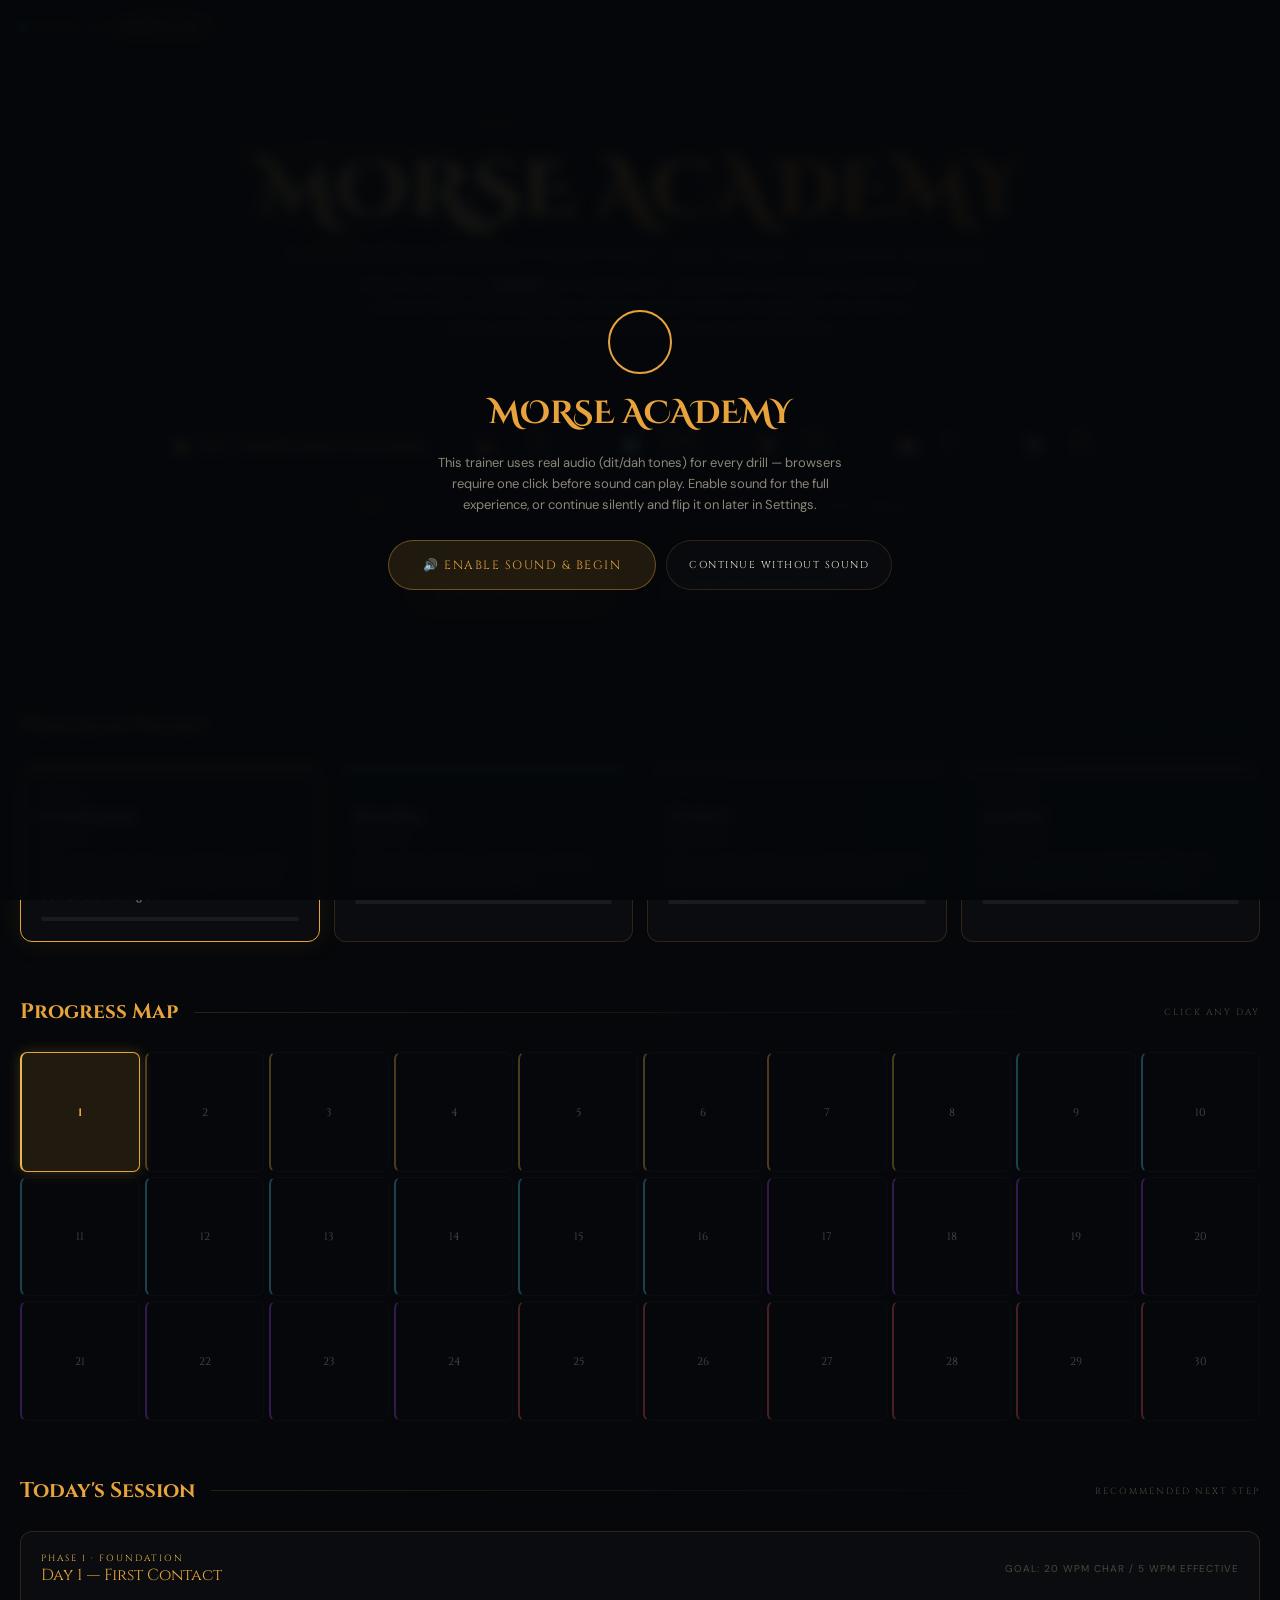
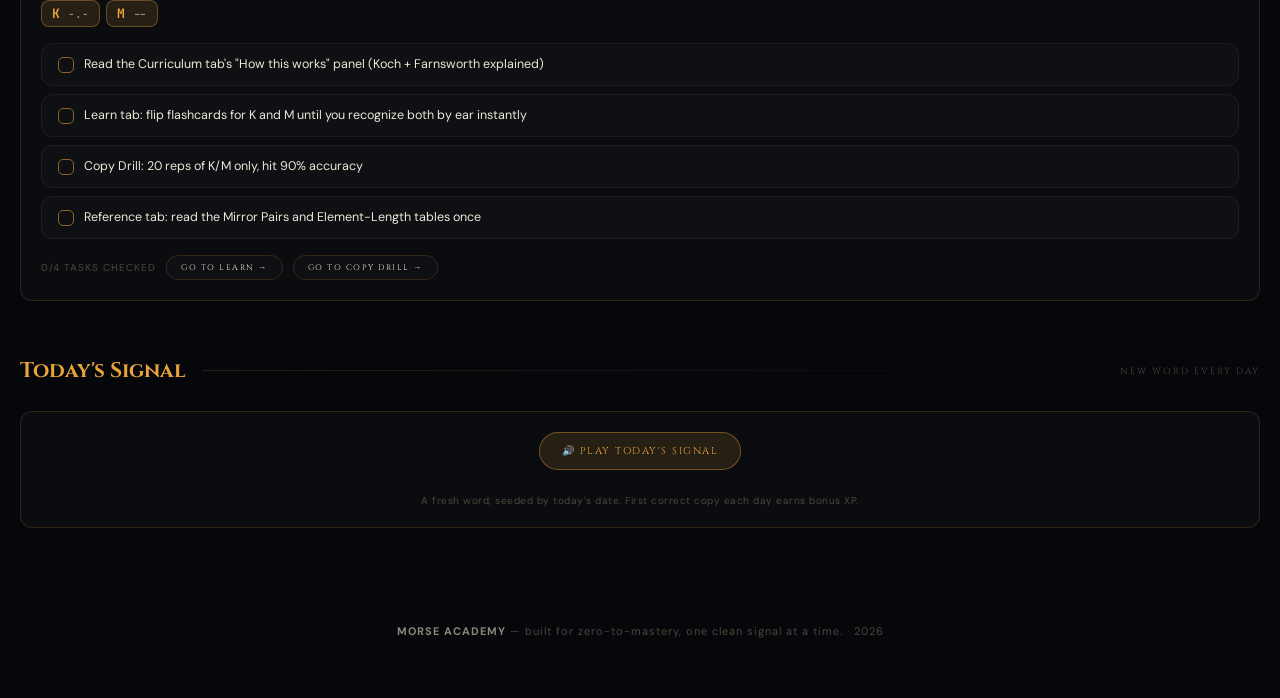
==== index.html @ 82987261 "Add files via upload" ====
<!DOCTYPE html>
<html lang="en">
<head>
<meta charset="UTF-8"/>
<meta name="viewport" content="width=device-width,initial-scale=1"/>
<title>MORSE ACADEMY · Zero to Master Operator</title>
<meta name="description" content="A complete 30-day Koch-method Morse code curriculum with a working audio trainer, copy &amp; send drills, adaptive weak-character practice, XP, streaks and achievements."/>
<link rel="icon" href="data:image/svg+xml,%3Csvg xmlns=%22http://www.w3.org/2000/svg%22 viewBox=%220 0 100 100%22%3E%3Ctext y=%22.9em%22 font-size=%2290%22%3E📡%3C/text%3E%3C/svg%3E"/>
<link rel="preconnect" href="https://fonts.googleapis.com"/>
<link href="https://fonts.googleapis.com/css2?family=Cinzel+Decorative:wght@700;900&family=Cinzel:wght@400;600;700&family=DM+Sans:ital,wght@0,300;0,400;0,500;0,700;1,400&family=JetBrains+Mono:wght@400;600;700&display=swap" rel="stylesheet"/>
<link rel="stylesheet" href="style.css"/>
</head>
<body>

<canvas id="stars"></canvas>
<div id="radar"></div>
<div id="morse-rain"></div>

<div id="soundGate">
  <div class="lamp"></div>
  <h2>MORSE ACADEMY</h2>
  <p>This trainer uses real audio (dit/dah tones) for every drill — browsers require one click before sound can play. Enable sound for the full experience, or continue silently and flip it on later in Settings.</p>
  <div style="display:flex;gap:10px;flex-wrap:wrap;justify-content:center">
    <button class="btn primary big" id="enableSoundBtn">🔊 Enable Sound &amp; Begin</button>
    <button class="btn" id="skipSoundBtn">Continue Without Sound</button>
  </div>
</div>

<div id="toasts"></div>
<canvas id="confetti"></canvas>

<nav>
  <span class="navbrand"><span class="dot"></span> MORSE ACADEMY</span>
  <a data-tab="dashboard" class="active">Dashboard</a>
  <a data-tab="curriculum">Curriculum</a>
  <a data-tab="learn">Learn</a>
  <a data-tab="copy">Copy Drill</a>
  <a data-tab="send">Send Drill</a>
  <a data-tab="speed">Speed Builder</a>
  <a data-tab="translator">Translator</a>
  <a data-tab="reference">Reference</a>
  <a data-tab="achievements">Achievements</a>
  <a data-tab="settings">Settings</a>
</nav>

<div class="wrap">

<!-- ============ DASHBOARD ============ -->
<div class="tabpage active" id="tab-dashboard">
  <section class="hero">
    <span class="eyebrow">Zero → Absolute Master Operator</span>
    <h1 class="hero-title">MORSE ACADEMY</h1>
    <div class="hero-sub">A 30-Day Koch-Method Curriculum · Real Audio · Adaptive Drilling</div>
    <p class="hero-tag">Every "Day" below is a <b>session</b>, not a calendar date — grind all 30 in a weekend or spread them across a month. The method (Koch character speed + Farnsworth spacing) is the same one used to train real high-speed CW operators, not a flashcard chart.</p>

    <div class="lamp-line">
      <div id="heroLamp"></div>
      <div class="lamp-phrase">— · — · &nbsp; — · — ·&nbsp; &nbsp;(ambient CQ CQ, decorative)</div>
    </div>

    <div class="stats-bar">
      <div class="s-pill"><span class="s-icon">⭐</span><div><span class="s-val" id="heroLevel">Lv.1</span></div></div>
      <div class="s-pill"><span class="s-icon">🔥</span><div><span class="s-val" id="statStreak">0</span><div class="s-lbl">Day Streak</div></div></div>
      <div class="s-pill"><span class="s-icon">🔤</span><div><span class="s-val" id="statChars">2/40</span><div class="s-lbl">Unlocked</div></div></div>
      <div class="s-pill"><span class="s-icon">🎯</span><div><span class="s-val" id="statAcc">0%</span><div class="s-lbl">Accuracy</div></div></div>
      <div class="s-pill"><span class="s-icon">📅</span><div><span class="s-val" id="statDay">1</span><div class="s-lbl">Day / 30</div></div></div>
      <div class="s-pill"><span class="s-icon">📡</span><div><span class="s-val" id="statSessions">0</span><div class="s-lbl">Sessions</div></div></div>
    </div>

    <div class="xp-wrap">
      <div class="xp-top" id="xpLabel"><b>0 XP</b></div>
      <div class="xp-track"><div class="xp-fill" id="xpFill" style="width:0%"></div></div>
    </div>

    <div class="hero-cta">
      <button class="btn primary big" data-goto="learn">▶ Start Learning</button>
      <button class="btn big" data-goto="copy">🎧 Jump to Copy Drill</button>
    </div>
  </section>

  <section>
    <div class="sh"><div class="sh-title">Program Phases</div><div class="sh-line"></div><div class="sh-tag">4 phases · 30 sessions</div></div>
    <div class="phases" id="phaseCards"></div>
  </section>

  <section>
    <div class="sh"><div class="sh-title">Progress Map</div><div class="sh-line"></div><div class="sh-tag">click any day</div></div>
    <div class="cal-grid" id="miniCal"></div>
  </section>

  <section>
    <div class="sh"><div class="sh-title">Today's Session</div><div class="sh-line"></div><div class="sh-tag">recommended next step</div></div>
    <div id="todayPanel"></div>
  </section>

  <section>
    <div class="sh"><div class="sh-title">Today's Signal</div><div class="sh-line"></div><div class="sh-tag">new word every day</div></div>
    <div class="card daily-card">
      <button class="btn primary" id="dailyPlayBtn">🔊 Play Today's Signal</button>
      <div class="drill-hint" id="dailyStatus"></div>
      <input class="drill-input" id="dailyInput" type="text" autocomplete="off" autocapitalize="off" spellcheck="false" style="display:none" placeholder="type here"/>
      <button class="btn small" id="dailySubmitBtn" style="display:none">Submit</button>
      <div class="daily-note" id="dailyNote"></div>
    </div>
  </section>
</div>

<!-- ============ CURRICULUM ============ -->
<div class="tabpage" id="tab-curriculum">
  <section>
    <div class="sh"><div class="sh-title">The 30-Day Curriculum</div><div class="sh-line"></div><div class="sh-tag">Koch + Farnsworth method</div></div>
    <p class="sh-desc">Real CW instructors don't teach the alphabet in ABC order at slow speed — that trains your eye to "decode a chart," which caps out around 5–8 WPM and has to be unlearned later. Instead this program uses two techniques used by working amateur radio operators:</p>
    <div class="explain-grid">
      <div class="explain">
        <h4>1 · Koch Method</h4>
        <p>Start with just 2 characters played at <b>full target speed</b> (20 WPM), and add one new character only once you can copy the current set accurately. Your ear learns each letter's true <i>rhythm-shape</i> from day one — never a slowed-down, distorted version you'll have to relearn.</p>
      </div>
      <div class="explain">
        <h4>2 · Farnsworth Spacing</h4>
        <p>Characters play fast, but the <i>gaps</i> between them are stretched out (an "effective WPM" lower than the character speed). This gives your brain time to recognize each shape without slowing the shape itself down. As you improve, you shrink the gaps — not re-teach the shapes.</p>
      </div>
      <div class="explain">
        <h4>3 · Pattern Logic</h4>
        <p>Don't rote-memorize 40 codes. Digits follow a strict dot/dash ramp (see Reference), many letters are exact rhythmic <i>mirrors</i> of each other, and letters group cleanly by element-count. Learn the structure once and half the alphabet becomes obvious.</p>
      </div>
    </div>
  </section>

  <section>
    <div class="sh"><div class="sh-title">Full Calendar</div><div class="sh-line"></div><div class="sh-tag">30 sessions</div></div>
    <div class="cal-grid" id="fullCal"></div>
  </section>

  <section>
    <div class="sh"><div class="sh-title">Session Detail</div><div class="sh-line"></div><div class="sh-tag" id="curDaySelTag">selected day</div></div>
    <div id="dayPanel"></div>
  </section>
</div>

<!-- ============ LEARN ============ -->
<div class="tabpage" id="tab-learn">
  <section>
    <div class="sh"><div class="sh-title">Learn — Koch Trainer</div><div class="sh-line"></div><div class="sh-tag">listen · absorb · unlock</div></div>
    <p class="sh-desc">Click any unlocked tile to load it into the flashcard. Play its sound as many times as you like — there's no scoring pressure here, that's what Copy Drill is for. When you feel solid, unlock the next Koch character.</p>
    <div class="learn-layout">
      <div>
        <div class="flashcard">
          <div class="fc-char" id="fcChar">K</div>
          <div class="fc-code" id="fcCode">&nbsp;</div>
          <div class="fc-mnemonic" id="fcMnemonic"></div>
          <div class="fc-controls">
            <button class="btn primary" id="playLearnBtn">🔊 Play Sound</button>
          </div>
          <div class="fc-stats" id="fcStats"></div>
        </div>
        <div class="card" style="margin-top:16px;text-align:center">
          <button class="btn green big" id="unlockNextBtn">Unlock Next Character</button>
        </div>
      </div>
      <div class="side-panel">
        <div class="card">
          <div class="mini-title">Koch Character Set (in teaching order)</div>
          <div class="char-grid" id="learnGrid"></div>
        </div>
      </div>
    </div>
  </section>
</div>

<!-- ============ COPY DRILL ============ -->
<div class="tabpage" id="tab-copy">
  <section>
    <div class="sh"><div class="sh-title">Copy Drill</div><div class="sh-line"></div><div class="sh-tag">hear it → type it</div></div>
    <p class="sh-desc">The app plays morse audio; you type what you heard. Character sets are limited to what you've unlocked (except Final Exam, which is all 40). This is where XP, accuracy stats, and the weak-character heatmap all come from.</p>

    <div id="copyStart" class="card" style="display:flex;flex-direction:column;gap:16px;align-items:center;text-align:center">
      <div class="fc-stats" id="copyUnlockedCount"></div>
      <div id="copyModeButtons" style="display:flex;gap:10px;flex-wrap:wrap;justify-content:center">
        <button class="btn primary" data-mode="char">Single Characters</button>
        <button class="btn" data-mode="weak">🎯 Drill My Weak Chars</button>
        <button class="btn" data-mode="word">Word Mode</button>
        <button class="btn" data-mode="sentence">Sentence Mode</button>
        <button class="btn" data-mode="qso">Simulated QSO</button>
        <button class="btn danger" data-mode="final">⏱ Final Exam (5 min, all 40)</button>
      </div>
      <div id="copySummary"></div>
    </div>

    <div id="copyStage" class="drill-stage" style="display:none">
      <div class="drill-hint" id="drillTimer"></div>
      <canvas class="scope-canvas" width="320" height="64"></canvas>
      <div class="drill-readout" id="copyReadout"></div>
      <div class="drill-hint" id="copyHint">Listening…</div>
      <input class="drill-input" id="copyInput" type="text" autocomplete="off" autocapitalize="off" spellcheck="false" placeholder="type here"/>
      <div class="drill-tally">
        <div class="dt-item"><div class="dt-num" id="dtCorrect">0</div><div class="dt-lbl">Correct</div></div>
        <div class="dt-item"><div class="dt-num" id="dtIncorrect">0</div><div class="dt-lbl">Missed</div></div>
        <div class="dt-item"><div class="dt-num" id="dtStreak">0</div><div class="dt-lbl">Streak</div></div>
        <div class="dt-item"><div class="dt-num" id="dtAcc">0%</div><div class="dt-lbl">Accuracy</div></div>
      </div>
      <button class="btn danger small" id="copyStopBtn">■ Stop Session</button>
    </div>
  </section>
</div>

<!-- ============ SEND DRILL ============ -->
<div class="tabpage" id="tab-send">
  <section>
    <div class="sh"><div class="sh-title">Send Drill</div><div class="sh-line"></div><div class="sh-tag">tap it out</div></div>
    <p class="sh-desc">Hold the key (or hold Spacebar) for a dash, tap it for a dot. The app decodes your timing live and scores your rhythm consistency. Pause briefly between letters, longer between words.</p>

    <div id="sendStart" class="card" style="text-align:center">
      <button class="btn primary big" id="sendStartBtn">▶ Start Send Drill</button>
    </div>

    <div id="sendStage" class="drill-stage" style="display:none">
      <div class="drill-hint">Send this character:</div>
      <div class="drill-readout" id="sendTarget" style="font-family:'Cinzel Decorative',serif;color:var(--amber)"></div>
      <button class="keybtn" id="sendKey">HOLD KEY</button>
      <canvas class="scope-canvas" width="320" height="64"></canvas>
      <div class="drill-readout" id="sendReadout" style="font-size:20px"></div>
      <div class="drill-tally">
        <div class="dt-item"><div class="dt-num" id="sendTally">0/0</div><div class="dt-lbl">Correct</div></div>
        <div class="dt-item"><div class="dt-num" id="sendScore">0</div><div class="dt-lbl">Timing Score</div></div>
      </div>
      <button class="btn danger small" id="sendStopBtn">■ Stop Session</button>
    </div>
  </section>
</div>

<!-- ============ SPEED BUILDER ============ -->
<div class="tabpage" id="tab-speed">
  <section>
    <div class="sh"><div class="sh-title">Speed Builder</div><div class="sh-line"></div><div class="sh-tag">adaptive ramp</div></div>
    <p class="sh-desc">Runs 10-character rounds at increasing effective WPM. Score 90%+ and the app speeds up automatically; drop below it and the session ends at your new personal best.</p>

    <div id="speedStart" class="card" style="text-align:center">
      <div class="fc-stats">Personal best: <b id="pbWpm" style="color:var(--amber)">0</b> WPM effective</div>
      <button class="btn primary big" id="speedStartBtn" style="margin-top:12px">▶ Start Ramp Session</button>
    </div>

    <div id="speedStage" class="drill-stage" style="display:none">
      <div class="drill-hint">Effective speed this round:</div>
      <div class="drill-readout" id="speedWpm" style="color:var(--amber)"></div>
      <div class="drill-hint" id="speedReadout"></div>
      <div id="speedSpark"></div>
      <button class="btn danger small" id="speedStop">■ Stop</button>
    </div>
  </section>
</div>

<!-- ============ TRANSLATOR ============ -->
<div class="tabpage" id="tab-translator">
  <section>
    <div class="sh"><div class="sh-title">Translator</div><div class="sh-line"></div><div class="sh-tag">any message, not just drills</div></div>
    <p class="sh-desc">Type anything — your name, a quote, a message for a friend — hear it as real Morse audio, and export it as an actual downloadable .WAV file at your current speed settings.</p>
    <div class="learn-layout">
      <div class="card">
        <div class="mini-title">Text → Morse</div>
        <textarea id="xlateText" rows="3" style="width:100%;background:rgba(255,255,255,.03);border:1px solid var(--border);color:var(--text);border-radius:10px;padding:12px;font-family:'DM Sans',sans-serif;font-size:13px" placeholder="Type a message… e.g. HELLO WORLD"></textarea>
        <div class="fc-code" id="xlateMorseOut" style="text-align:left;min-height:auto;font-size:16px;letter-spacing:3px;margin:12px 0;word-break:break-all"></div>
        <div style="display:flex;gap:10px;flex-wrap:wrap">
          <button class="btn primary" id="xlatePlayBtn">🔊 Play</button>
          <button class="btn green" id="xlateWavBtn">⬇ Export as .WAV</button>
        </div>
      </div>
      <div class="card">
        <div class="mini-title">Morse → Text</div>
        <textarea id="xlateMorseIn" rows="3" style="width:100%;background:rgba(255,255,255,.03);border:1px solid var(--border);color:var(--green);font-family:'JetBrains Mono',monospace;border-radius:10px;padding:12px;font-size:13px" placeholder="Type dots/dashes… letters space-separated, words separated by / or double-space"></textarea>
        <div class="fc-code" id="xlateTextOut" style="text-align:left;min-height:auto;font-size:20px;margin:12px 0;color:var(--text);word-break:break-all"></div>
        <button class="btn primary" id="xlateDecodePlayBtn">🔊 Play Decoded Text</button>
      </div>
    </div>
  </section>
</div>

<!-- ============ REFERENCE ============ -->
<div class="tabpage" id="tab-reference">
  <section>
    <div class="sh"><div class="sh-title">Full Reference Chart</div><div class="sh-line"></div><div class="sh-tag">complete ITU set</div></div>
    <p class="sh-desc">Every letter, digit and common punctuation mark — including several beyond the 40-character Koch training set, for completeness. Click any cell to hear it.</p>
    <div class="ref-grid" id="refGrid"></div>
  </section>

  <section>
    <div class="sh"><div class="sh-title">Mirror Pairs</div><div class="sh-line"></div><div class="sh-tag">computed, not memorized</div></div>
    <p class="sh-desc">Reverse the rhythm of one letter and you get another. Learning these pairs together roughly halves the number of "new" shapes your brain has to store.</p>
    <table class="mirror-table"><tbody id="mirrorTable"></tbody></table>
  </section>

  <section>
    <div class="sh"><div class="sh-title">Number Pattern Logic</div><div class="sh-line"></div><div class="sh-tag">no memorization needed</div></div>
    <div class="explain-grid">
      <div class="explain">
        <h4>Digits 1–5</h4>
        <p><code>1=.----  2=..---  3=...--  4=....-  5=.....</code><br>Number of dots = the digit. Fill the rest of 5 total elements with dashes.</p>
      </div>
      <div class="explain">
        <h4>Digits 6–0</h4>
        <p><code>6=-....  7=--...  8=---..  9=----.  0=-----</code><br>Number of dashes = digit − 5 (0 counts as 10). Fill the rest with dots — the exact mirror of 1–5.</p>
      </div>
      <div class="explain">
        <h4>Why this matters</h4>
        <p>Once you see the ramp, all ten digits become one rule instead of ten codes to memorize. Test yourself: what's the code for 7? (two dashes, three dots — you just derived it.)</p>
      </div>
    </div>
  </section>

  <section>
    <div class="sh"><div class="sh-title">Letters by Shape Length</div><div class="sh-line"></div><div class="sh-tag">group by element count</div></div>
    <div class="res-list" id="lengthGroups"></div>
  </section>

  <section>
    <div class="sh"><div class="sh-title">Prosigns</div><div class="sh-line"></div><div class="sh-tag">sent as one fused shape</div></div>
    <p class="sh-desc">A prosign is two letters sent with no gap between them — the app treats it as a single character shape, and so should your ear.</p>
    <table class="mirror-table"><tbody id="prosignTable"></tbody></table>
  </section>

  <section>
    <div class="sh"><div class="sh-title">Q-Codes &amp; Ham Shorthand</div><div class="sh-line"></div><div class="sh-tag">real on-air vocabulary</div></div>
    <table class="qcode-table"><tbody id="qcodeTable"></tbody></table>
  </section>

  <section>
    <div class="sh"><div class="sh-title">Further Study</div><div class="sh-line"></div><div class="sh-tag">beyond this app</div></div>
    <div class="res-list">
      <div class="res-item"><b>LCWO — "Learn CW Online"</b><p>Free Koch-method web trainer with a large community and printable QSO logs. Search "LCWO Learn CW Online."</p></div>
      <div class="res-item"><b>ARRL Morse Code resources</b><p>The American Radio Relay League publishes standard code-practice audio files and licensing-exam guidance. Search "ARRL learn Morse code."</p></div>
      <div class="res-item"><b>G4FON Koch Trainer (Windows)</b><p>The classic downloadable Koch-method trainer many CW instructors still recommend. Search "G4FON Koch Morse trainer."</p></div>
      <div class="res-item"><b>A local ham radio club</b><p>Nothing replaces working a real, live QSO with a patient "Elmer" (mentor). Search for an amateur radio club near you.</p></div>
    </div>
  </section>
</div>

<!-- ============ ACHIEVEMENTS ============ -->
<div class="tabpage" id="tab-achievements">
  <section>
    <div class="sh"><div class="sh-title">Lifetime Stats</div><div class="sh-line"></div><div class="sh-tag">tallies</div></div>
    <div class="tally-grid" id="tallyGrid"></div>
    <div class="card" style="text-align:center;display:flex;gap:12px;align-items:center;justify-content:center;flex-wrap:wrap">
      <span class="fc-stats">🎓 Printable certificate, auto-filled from your live progress:</span>
      <a class="btn primary" href="certificate.html" target="_blank">Open My Certificate →</a>
    </div>
  </section>
  <section>
    <div class="sh"><div class="sh-title">Character Accuracy Heatmap</div><div class="sh-line"></div><div class="sh-tag">find your weak points</div></div>
    <div class="heatmap" id="heatmap"></div>
  </section>
  <section>
    <div class="sh"><div class="sh-title">Badges</div><div class="sh-line"></div><div class="sh-tag" id="badgeCount"></div></div>
    <div class="badge-grid" id="badgeGrid"></div>
  </section>
  <section>
    <div class="sh"><div class="sh-title">Practice Log</div><div class="sh-line"></div><div class="sh-tag">last 25 sessions</div></div>
    <table class="qcode-table" style="width:100%"><tbody id="practiceLog"></tbody></table>
  </section>
</div>

<!-- ============ SETTINGS ============ -->
<div class="tabpage" id="tab-settings">
  <section>
    <div class="sh"><div class="sh-title">Training Settings</div><div class="sh-line"></div><div class="sh-tag">tune the trainer</div></div>
    <div class="card" style="max-width:560px">
      <div class="mini-title">Accent Theme</div>
      <div class="theme-row" style="margin-bottom:20px">
        <div class="theme-swatch amber" data-theme="amber">Amber</div>
        <div class="theme-swatch emerald" data-theme="emerald">Emerald</div>
        <div class="theme-swatch crimson" data-theme="crimson">Crimson</div>
      </div>
      <div class="ctrl-row"><label>Character speed (Koch)</label><span class="ctrl-val" id="setWpmVal"></span></div>
      <input type="range" id="setWpm" min="13" max="35" step="1"/>
      <div class="ctrl-row" style="margin-top:18px"><label>Effective / Farnsworth speed</label><span class="ctrl-val" id="setEffVal"></span></div>
      <input type="range" id="setEff" min="3" max="35" step="1"/>
      <div class="ctrl-row" style="margin-top:18px"><label>Send Drill speed (your key)</label><span class="ctrl-val" id="setSendWpmVal"></span></div>
      <input type="range" id="setSendWpm" min="5" max="30" step="1"/>
      <div class="ctrl-row" style="margin-top:18px"><label>Tone frequency</label><span class="ctrl-val" id="setFreqVal"></span></div>
      <input type="range" id="setFreq" min="400" max="900" step="10"/>
      <div class="toggle-row" style="margin-top:20px">
        <label>Sound enabled</label>
        <label class="switch"><input type="checkbox" id="setSound"/><span class="slider-tog"></span></label>
      </div>
      <div class="toggle-row">
        <label>Reduce motion / animations</label>
        <label class="switch"><input type="checkbox" id="setMotion"/><span class="slider-tog"></span></label>
      </div>
      <div class="toggle-row">
        <label>Band noise (QRN atmosphere)</label>
        <label class="switch"><input type="checkbox" id="setNoise"/><span class="slider-tog"></span></label>
      </div>
    </div>
  </section>

  <section>
    <div class="sh"><div class="sh-title">Progress Management</div><div class="sh-line"></div><div class="sh-tag">data lives in this browser</div></div>
    <div class="card" style="max-width:560px;display:flex;flex-direction:column;gap:12px">
      <p class="sh-desc" style="margin:0">All progress is saved locally in this browser (localStorage) — nothing is sent anywhere. Export a backup before clearing site data.</p>
      <div style="display:flex;gap:10px;flex-wrap:wrap">
        <button class="btn" id="btnExport">⬇ Export Progress (.json)</button>
        <label class="btn" style="cursor:pointer">⬆ Import Progress<input type="file" id="importFile" accept="application/json" style="display:none"/></label>
        <button class="btn green" id="btnUnlockAll">🔓 Unlock All Characters</button>
        <button class="btn danger" id="btnReset">⚠ Reset All Progress</button>
      </div>
    </div>
  </section>
</div>

</div><!-- /wrap -->

<footer>
  <b>MORSE ACADEMY</b> — built for zero-to-mastery, one clean signal at a time. · <span id="footYear"></span>
</footer>

<script src="data.js"></script>
<script src="app.js"></script>
<script>document.getElementById("footYear").textContent = new Date().getFullYear();</script>
</body>
</html>
---- style.css ----
/* ============================================================
   MORSE ACADEMY — visual system
   Dark "night radio shack" theme: ink + amber dial + CW sidetone green
   ============================================================ */

:root{
  --bg:#05070A;
  --bg2:#0A0F14;
  --amber:#E8A33D;
  --amber-d:#8C651E;
  --amber-g:rgba(232,163,61,.12);
  --green:#4CD97B;
  --green-g:rgba(76,217,123,.14);
  --red:#E85D5D;
  --red-g:rgba(232,93,93,.14);
  --text:#EDE7D8;
  --tm:#8C8779;
  --td:#4B473C;
  --border:rgba(232,163,61,.16);
  --border2:rgba(76,217,123,.16);
  --r:12px;
  --rl:18px;
  --tg1:#8C651E; --tg2:#FFDD8A; --tg3:#E8A33D; --tg4:#7A5316;
  --tglow:rgba(232,163,61,.22);
}

/* Theme variants — swap the accent system, keep layout identical.
   Applied via [data-theme] on <html>. Default (no attribute) = Amber. */
:root[data-theme="emerald"]{
  --amber:#4CD97B; --amber-d:#2E8C55; --amber-g:rgba(76,217,123,.12);
  --green:#4CC9E8; --green-g:rgba(76,201,232,.14);
  --border:rgba(76,217,123,.16);
  --tg1:#2E8C55; --tg2:#9CFFC7; --tg3:#4CD97B; --tg4:#1F5C3A;
  --tglow:rgba(76,217,123,.22);
}
:root[data-theme="crimson"]{
  --amber:#E8615D; --amber-d:#8C3230; --amber-g:rgba(232,97,93,.12);
  --green:#E8A33D; --green-g:rgba(232,163,61,.14);
  --border:rgba(232,97,93,.16);
  --tg1:#8C3230; --tg2:#FFB199; --tg3:#E8615D; --tg4:#701F1D;
  --tglow:rgba(232,97,93,.22);
}

*,*::before,*::after{ box-sizing:border-box; margin:0; padding:0; }

html{ font-size:16px; scroll-behavior:smooth; }

body{
  background:var(--bg);
  color:var(--text);
  font-family:'DM Sans', sans-serif;
  min-height:100vh;
  overflow-x:hidden;
  position:relative;
}

body.reduce-motion *{ animation-duration:.001s !important; transition-duration:.001s !important; }

::selection{ background:var(--amber-g); color:var(--amber); }

body::before{
  content:'';
  position:fixed; inset:0; pointer-events:none; z-index:0;
  background:
    radial-gradient(ellipse 60% 60% at 12% 8%, rgba(232,163,61,.055) 0%, transparent 70%),
    radial-gradient(ellipse 55% 55% at 90% 92%, rgba(76,217,123,.05) 0%, transparent 70%),
    radial-gradient(ellipse 40% 40% at 80% 10%, rgba(232,93,93,.03) 0%, transparent 70%);
}

#stars{ position:fixed; top:0; left:0; width:100%; height:100%; pointer-events:none; z-index:0; opacity:.8; }
#radar{
  position:fixed; top:-30vw; right:-30vw; width:70vw; height:70vw; pointer-events:none; z-index:0; opacity:.35;
  border-radius:50%;
  background:
    repeating-radial-gradient(circle at center, rgba(76,217,123,.08) 0, rgba(76,217,123,.08) 1px, transparent 1px, transparent calc(70vw/6)),
    conic-gradient(from 0deg, rgba(76,217,123,.35), transparent 35deg, transparent 360deg);
  animation:radarspin 7s linear infinite;
}
@keyframes radarspin{ from{ transform:rotate(0deg);} to{ transform:rotate(360deg);} }
#morse-rain{ position:fixed; inset:0; pointer-events:none; z-index:0; overflow:hidden; opacity:.5; font-family:'JetBrains Mono',monospace; }
.rain-col{ position:absolute; top:-10%; font-size:11px; color:var(--amber); opacity:.14; white-space:pre; line-height:1.6; letter-spacing:2px; animation:rainfall linear infinite; }
@keyframes rainfall{ from{ transform:translateY(0);} to{ transform:translateY(120vh);} }

.wrap{ max-width:1320px; margin:0 auto; padding:0 20px; position:relative; z-index:1; }
section{ margin-bottom:56px; }

/* ---------- Sound gate ---------- */
#soundGate{
  position:fixed; inset:0; z-index:999; background:rgba(5,7,10,.94);
  display:flex; align-items:center; justify-content:center; flex-direction:column; gap:18px;
  backdrop-filter:blur(6px); text-align:center; padding:24px;
}
#soundGate .lamp{ width:64px; height:64px; border-radius:50%; border:2px solid var(--amber); box-shadow:0 0 0 rgba(232,163,61,0); transition:box-shadow .1s, background .1s; background:transparent; }
#soundGate .lamp.lit{ background:var(--amber); box-shadow:0 0 40px 10px rgba(232,163,61,.5); }
#soundGate h2{ font-family:'Cinzel Decorative',serif; color:var(--amber); font-size:clamp(20px,4vw,32px); }
#soundGate p{ color:var(--tm); max-width:440px; font-size:13px; line-height:1.6; }
#soundGate button{ margin-top:6px; }

/* ---------- Nav ---------- */
nav{
  position:sticky; top:0; z-index:200;
  background:rgba(5,7,10,.92);
  backdrop-filter:blur(22px); -webkit-backdrop-filter:blur(22px);
  border-bottom:1px solid rgba(255,255,255,.05);
  padding:12px 20px;
  display:flex; align-items:center; justify-content:center; gap:6px; flex-wrap:wrap;
}
.navbrand{ position:absolute; left:20px; font-family:'Cinzel',serif; font-size:11px; letter-spacing:2px; color:var(--amber); display:flex; align-items:center; gap:8px; }
.navbrand .dot{ width:7px; height:7px; border-radius:50%; background:var(--green); box-shadow:0 0 8px var(--green); animation:pulse 1.6s ease-in-out infinite; }
@keyframes pulse{ 0%,100%{opacity:1;} 50%{opacity:.25;} }

nav a{
  font-family:'Cinzel',serif; font-size:9px; letter-spacing:2px; text-transform:uppercase;
  color:var(--tm); text-decoration:none; padding:8px 12px; border-radius:100px; transition:all .2s;
  cursor:pointer; border:1px solid transparent; background:none;
}
nav a:hover{ color:var(--amber); }
nav a.active{ color:var(--amber); background:var(--amber-g); border-color:var(--border); }

/* ---------- Hero ---------- */
.hero{ text-align:center; padding:64px 24px 40px; }
.eyebrow{ font-family:'Cinzel',serif; font-size:9px; letter-spacing:5px; text-transform:uppercase; color:var(--amber); opacity:.65; margin-bottom:20px; display:block; }
.hero-title{
  font-family:'Cinzel Decorative',serif; font-size:clamp(30px,6.4vw,78px); font-weight:900; line-height:1.05;
  background:linear-gradient(135deg,var(--tg1),var(--tg2) 38%,var(--tg3) 55%,var(--tg4));
  -webkit-background-clip:text; -webkit-text-fill-color:transparent; background-clip:text;
  filter:drop-shadow(0 0 46px var(--tglow)); margin-bottom:12px;
  transition:filter .4s;
}
.hero-sub{ font-family:'Cinzel',serif; font-size:clamp(11px,1.6vw,15px); color:var(--tm); letter-spacing:2.5px; margin-bottom:8px; }
.hero-tag{ font-size:13px; color:var(--tm); max-width:560px; margin:0 auto 36px; line-height:1.7; }
.hero-tag b{ color:var(--text); font-weight:600; }

.lamp-line{ display:flex; align-items:center; justify-content:center; gap:14px; margin-bottom:30px; }
#heroLamp{ width:14px; height:14px; border-radius:50%; border:1px solid var(--amber-d); background:transparent; transition:background .08s, box-shadow .08s; }
#heroLamp.lit{ background:var(--amber); box-shadow:0 0 22px 6px rgba(232,163,61,.55); }
.lamp-phrase{ font-family:'JetBrains Mono',monospace; font-size:11px; letter-spacing:3px; color:var(--td); }

.stats-bar{ display:flex; justify-content:center; gap:14px; flex-wrap:wrap; margin-bottom:28px; }
.s-pill{ display:flex; align-items:center; gap:9px; background:rgba(255,255,255,.025); border:1px solid var(--border); border-radius:100px; padding:9px 18px; transition:all .2s; cursor:default; }
.s-pill:hover{ border-color:var(--amber); background:var(--amber-g); }
.s-icon{ font-size:15px; }
.s-val{ font-family:'Cinzel',serif; font-size:17px; font-weight:700; color:var(--amber); line-height:1; }
.s-lbl{ font-size:8px; letter-spacing:2px; text-transform:uppercase; color:var(--td); }

.xp-wrap{ max-width:560px; margin:0 auto 40px; }
.xp-top{ display:flex; justify-content:space-between; margin-bottom:6px; font-family:'Cinzel',serif; font-size:10px; color:var(--tm); }
.xp-top b{ color:var(--amber); }
.xp-track{ height:7px; background:rgba(255,255,255,.05); border-radius:100px; overflow:hidden; }
.xp-fill{ height:100%; background:linear-gradient(90deg,var(--amber-d),var(--amber)); border-radius:100px; transition:width .7s cubic-bezier(.34,1.56,.64,1); min-width:0; }

.hero-cta{ display:flex; gap:12px; justify-content:center; flex-wrap:wrap; }

/* ---------- Buttons ---------- */
.btn{
  font-family:'Cinzel',serif; font-size:10px; letter-spacing:1.5px; text-transform:uppercase;
  padding:11px 22px; border-radius:100px; cursor:pointer; transition:all .2s; border:1px solid var(--border);
  background:rgba(255,255,255,.02); color:var(--text);
}
.btn:hover{ border-color:var(--amber); background:var(--amber-g); transform:translateY(-1px); }
.btn.primary{ background:var(--amber-g); border-color:rgba(232,163,61,.4); color:var(--amber); }
.btn.primary:hover{ background:rgba(232,163,61,.22); }
.btn.green{ background:var(--green-g); border-color:rgba(76,217,123,.4); color:var(--green); }
.btn.green:hover{ background:rgba(76,217,123,.22); }
.btn.danger{ background:var(--red-g); border-color:rgba(232,93,93,.4); color:var(--red); }
.btn:disabled{ opacity:.35; cursor:not-allowed; transform:none; }
.btn.big{ padding:16px 34px; font-size:12px; }
.btn.small{ padding:6px 14px; font-size:8px; }

/* ---------- Section header ---------- */
.sh{ display:flex; align-items:center; gap:16px; margin-bottom:26px; }
.sh-title{ font-family:'Cinzel',serif; font-size:clamp(14px,2vw,21px); font-weight:700; color:var(--amber); white-space:nowrap; }
.sh-line{ flex:1; height:1px; background:linear-gradient(90deg,var(--border),transparent); }
.sh-tag{ font-family:'Cinzel',serif; font-size:9px; letter-spacing:2px; color:var(--td); text-transform:uppercase; white-space:nowrap; }
.sh-desc{ font-size:12px; color:var(--tm); margin:-14px 0 24px; line-height:1.7; max-width:820px; }

.card{ background:rgba(255,255,255,.022); border:1px solid var(--border); border-radius:var(--r); padding:20px; }

/* ---------- Tabs ---------- */
.tabpage{ display:none; }
.tabpage.active{ display:block; animation:fadeUp .4s ease both; }
@keyframes fadeUp{ from{opacity:0; transform:translateY(14px);} to{opacity:1; transform:translateY(0);} }

/* ---------- Phase cards ---------- */
.phases{ display:grid; grid-template-columns:repeat(4,1fr); gap:14px; }
@media(max-width:900px){ .phases{ grid-template-columns:repeat(2,1fr);} }
@media(max-width:520px){ .phases{ grid-template-columns:1fr;} }
.ph-card{ background:rgba(255,255,255,.022); border:1px solid var(--border); border-radius:var(--r); padding:20px; position:relative; overflow:hidden; transition:all .3s; cursor:pointer; }
.ph-card::before{ content:''; position:absolute; top:0; left:0; right:0; height:3px; background:var(--ph-c,var(--amber)); }
.ph-card:hover{ transform:translateY(-3px); border-color:var(--ph-c,var(--amber)); }
.ph-card.current{ border-color:var(--amber); box-shadow:0 0 28px rgba(232,163,61,.1); }
.ph-num{ font-family:'Cinzel',serif; font-size:9px; letter-spacing:3px; color:var(--ph-c,var(--amber)); text-transform:uppercase; margin-bottom:8px; }
.ph-name{ font-family:'Cinzel',serif; font-size:14px; font-weight:700; color:var(--text); margin-bottom:6px; }
.ph-days{ font-size:11px; color:var(--tm); margin-bottom:8px; }
.ph-desc{ font-size:11px; color:var(--tm); line-height:1.55; }
.ph-prog{ margin-top:12px; height:4px; background:rgba(255,255,255,.06); border-radius:100px; overflow:hidden; }
.ph-prog i{ display:block; height:100%; background:var(--ph-c,var(--amber)); border-radius:100px; transition:width .6s; }

/* ---------- Calendar ---------- */
.cal-grid{ display:grid; grid-template-columns:repeat(10,1fr); gap:5px; }
@media(max-width:640px){ .cal-grid{ grid-template-columns:repeat(6,1fr);} }
.cal-day{
  aspect-ratio:1; border-radius:7px; border:1px solid rgba(255,255,255,.07);
  display:flex; flex-direction:column; align-items:center; justify-content:center;
  font-family:'Cinzel',serif; font-size:11px; cursor:pointer; transition:all .2s; background:rgba(255,255,255,.02); gap:1px;
}
.cal-day:hover{ border-color:var(--amber); background:var(--amber-g); transform:scale(1.05); }
.cal-day .cd-tiny{ font-size:6px; color:var(--td); letter-spacing:.5px; }
.cal-day.done{ background:rgba(76,217,123,.14); border-color:rgba(76,217,123,.4); color:var(--green); }
.cal-day.current{ background:var(--amber-g); border-color:var(--amber); color:var(--amber); box-shadow:0 0 14px rgba(232,163,61,.25); font-weight:700; }
.cal-day.locked{ opacity:.3; cursor:not-allowed; }
.cal-day.p1{ border-left:2px solid #E8B84B; }
.cal-day.p2{ border-left:2px solid #4CC9E8; }
.cal-day.p3{ border-left:2px solid #9B4BE8; }
.cal-day.p4{ border-left:2px solid #E85D5D; }

/* ---------- Day detail panel ---------- */
#dayPanel{ margin-top:20px; }
.dp-head{ display:flex; align-items:center; justify-content:space-between; flex-wrap:wrap; gap:10px; margin-bottom:14px; }
.dp-title{ font-family:'Cinzel',serif; color:var(--amber); font-size:16px; }
.dp-newchars{ display:flex; gap:6px; flex-wrap:wrap; margin:10px 0 16px; }
.chip{ font-family:'JetBrains Mono',monospace; background:var(--amber-g); border:1px solid rgba(232,163,61,.35); color:var(--amber); border-radius:8px; padding:4px 10px; font-size:13px; font-weight:700; }
.chip.small{ font-size:10px; padding:2px 7px; }
.tasklist{ display:flex; flex-direction:column; gap:8px; }
.task{ display:flex; align-items:flex-start; gap:10px; background:rgba(255,255,255,.018); border:1px solid rgba(255,255,255,.05); border-radius:var(--r); padding:12px 16px; font-size:12.5px; color:var(--text); cursor:pointer; transition:all .15s; }
.task:hover{ border-color:var(--border); }
.task.done{ opacity:.55; }
.task.done .task-txt{ text-decoration:line-through; }
.task-check{ width:16px; height:16px; border-radius:5px; border:1px solid var(--amber-d); flex-shrink:0; margin-top:1px; display:flex; align-items:center; justify-content:center; font-size:10px; color:var(--amber); }
.task.done .task-check{ background:var(--amber-g); }

/* ---------- Curriculum explainer blocks ---------- */
.explain-grid{ display:grid; grid-template-columns:repeat(3,1fr); gap:16px; margin-bottom:32px; }
@media(max-width:900px){ .explain-grid{ grid-template-columns:1fr; } }
.explain{ background:rgba(255,255,255,.02); border:1px solid var(--border); border-radius:var(--rl); padding:22px; }
.explain h4{ font-family:'Cinzel',serif; color:var(--amber); font-size:13px; margin-bottom:10px; letter-spacing:.5px; }
.explain p{ font-size:12px; color:var(--tm); line-height:1.7; }
.explain code{ font-family:'JetBrains Mono',monospace; color:var(--green); }

/* ---------- Learn / flashcard ---------- */
.learn-layout{ display:grid; grid-template-columns:1fr 320px; gap:22px; }
@media(max-width:900px){ .learn-layout{ grid-template-columns:1fr; } }
.flashcard{
  background:linear-gradient(160deg, rgba(232,163,61,.05), rgba(255,255,255,.015));
  border:1px solid var(--border); border-radius:var(--rl); padding:50px 30px; text-align:center;
  display:flex; flex-direction:column; align-items:center; gap:18px; position:relative; overflow:hidden;
}
.flashcard .fc-char{ font-family:'Cinzel Decorative',serif; font-size:clamp(60px,10vw,120px); color:var(--amber); line-height:1; filter:drop-shadow(0 0 30px rgba(232,163,61,.25)); }
.flashcard .fc-code{ font-family:'JetBrains Mono',monospace; font-size:clamp(20px,3vw,34px); letter-spacing:10px; color:var(--green); min-height:40px; }
.fc-mnemonic{ font-size:12px; color:var(--tm); max-width:420px; line-height:1.6; }
.fc-controls{ display:flex; gap:10px; flex-wrap:wrap; justify-content:center; }
.fc-stats{ font-size:10px; color:var(--td); letter-spacing:1px; text-transform:uppercase; }

.char-grid{ display:grid; grid-template-columns:repeat(8,1fr); gap:6px; }
@media(max-width:600px){ .char-grid{ grid-template-columns:repeat(6,1fr);} }
.char-tile{
  aspect-ratio:1; border-radius:8px; border:1px solid rgba(255,255,255,.08); background:rgba(255,255,255,.02);
  display:flex; flex-direction:column; align-items:center; justify-content:center; cursor:pointer; transition:all .2s; position:relative;
  font-family:'Cinzel',serif; font-weight:700; font-size:14px; gap:2px;
}
.char-tile:hover{ border-color:var(--amber); transform:scale(1.06); }
.char-tile.locked{ opacity:.22; cursor:not-allowed; }
.char-tile.active{ border-color:var(--amber); background:var(--amber-g); box-shadow:0 0 14px rgba(232,163,61,.3); }
.char-tile .ct-bar{ position:absolute; bottom:0; left:0; right:0; height:3px; background:rgba(255,255,255,.06); border-radius:0 0 8px 8px; overflow:hidden; }
.char-tile .ct-bar i{ display:block; height:100%; }

.side-panel{ display:flex; flex-direction:column; gap:16px; }
.mini-title{ font-family:'Cinzel',serif; font-size:10px; letter-spacing:2px; text-transform:uppercase; color:var(--tm); margin-bottom:10px; }

/* ---------- Controls / sliders ---------- */
.ctrl-row{ display:flex; align-items:center; justify-content:space-between; gap:14px; margin-bottom:14px; }
.ctrl-row label{ font-size:11px; color:var(--tm); white-space:nowrap; }
.ctrl-row .ctrl-val{ font-family:'Cinzel',serif; color:var(--amber); font-size:12px; min-width:52px; text-align:right; }
input[type=range]{ flex:1; accent-color:#E8A33D; }
select, input[type=text], input[type=number]{
  background:rgba(255,255,255,.03); border:1px solid var(--border); color:var(--text); border-radius:8px; padding:8px 10px; font-family:'DM Sans',sans-serif; font-size:12px;
}
.toggle-row{ display:flex; align-items:center; justify-content:space-between; margin-bottom:10px; }
.switch{ position:relative; width:38px; height:20px; }
.switch input{ opacity:0; width:0; height:0; }
.slider-tog{ position:absolute; cursor:pointer; inset:0; background:rgba(255,255,255,.1); border-radius:100px; transition:.2s; }
.slider-tog::before{ content:''; position:absolute; width:14px; height:14px; left:3px; top:3px; background:var(--tm); border-radius:50%; transition:.2s; }
.switch input:checked + .slider-tog{ background:var(--amber-g); border:1px solid var(--amber); }
.switch input:checked + .slider-tog::before{ transform:translateX(18px); background:var(--amber); }

/* ---------- Drill area (copy / send) ---------- */
.drill-stage{
  background:rgba(255,255,255,.02); border:1px solid var(--border); border-radius:var(--rl);
  padding:40px 24px; text-align:center; min-height:220px; display:flex; flex-direction:column; align-items:center; justify-content:center; gap:16px; position:relative;
}
.drill-readout{ font-family:'JetBrains Mono',monospace; font-size:clamp(24px,5vw,48px); letter-spacing:8px; color:var(--text); word-break:break-all; min-height:60px; display:flex; align-items:center; justify-content:center; flex-wrap:wrap; gap:4px; }
.drill-readout .ok{ color:var(--green); }
.drill-readout .bad{ color:var(--red); }
.drill-readout .pending{ color:var(--td); }
.drill-hint{ font-size:11px; color:var(--tm); letter-spacing:1px; }
.drill-input{ font-family:'JetBrains Mono',monospace; font-size:20px; text-align:center; letter-spacing:6px; width:100%; max-width:280px; padding:12px; text-transform:uppercase; }
.drill-tally{ display:flex; gap:20px; justify-content:center; margin-top:6px; }
.dt-item{ text-align:center; }
.dt-num{ font-family:'Cinzel',serif; font-size:20px; color:var(--amber); }
.dt-lbl{ font-size:8px; letter-spacing:1.5px; color:var(--td); text-transform:uppercase; }

.keybtn{
  width:180px; height:70px; border-radius:16px; border:2px solid var(--green); background:var(--green-g); color:var(--green);
  font-family:'Cinzel',serif; letter-spacing:2px; font-size:13px; cursor:pointer; user-select:none; transition:all .06s;
}
.keybtn:active, .keybtn.down{ background:var(--green); color:#05130A; box-shadow:0 0 30px rgba(76,217,123,.6); transform:scale(.98); }

.progress-ring-wrap{ display:flex; align-items:center; gap:20px; justify-content:center; flex-wrap:wrap; }

/* ---------- Reference chart ---------- */
.ref-grid{ display:grid; grid-template-columns:repeat(6,1fr); gap:8px; }
@media(max-width:900px){ .ref-grid{ grid-template-columns:repeat(4,1fr);} }
@media(max-width:560px){ .ref-grid{ grid-template-columns:repeat(3,1fr);} }
.ref-cell{ background:rgba(255,255,255,.02); border:1px solid rgba(255,255,255,.07); border-radius:10px; padding:12px 8px; text-align:center; transition:all .2s; }
.ref-cell:hover{ border-color:var(--amber); background:var(--amber-g); }
.ref-cell .rc-char{ font-family:'Cinzel',serif; font-weight:700; font-size:16px; color:var(--text); }
.ref-cell .rc-code{ font-family:'JetBrains Mono',monospace; font-size:13px; color:var(--green); letter-spacing:2px; margin-top:4px; }

.mirror-table, .qcode-table{ width:100%; border-collapse:collapse; font-size:12px; }
.mirror-table td, .qcode-table td{ padding:9px 12px; border-bottom:1px solid rgba(255,255,255,.05); color:var(--tm); }
.mirror-table td:first-child, .qcode-table td:first-child{ color:var(--amber); font-family:'JetBrains Mono',monospace; font-weight:700; }
.qcode-table td:nth-child(2){ color:var(--text); font-weight:600; }

.res-list{ display:flex; flex-direction:column; gap:8px; }
.res-item{ background:rgba(255,255,255,.018); border:1px solid rgba(255,255,255,.05); border-radius:var(--r); padding:12px 16px; }
.res-item b{ color:var(--amber); font-family:'Cinzel',serif; font-size:12px; }
.res-item p{ color:var(--tm); font-size:11.5px; margin-top:3px; line-height:1.5; }

/* ---------- Achievements ---------- */
.badge-grid{ display:grid; grid-template-columns:repeat(4,1fr); gap:14px; }
@media(max-width:900px){ .badge-grid{ grid-template-columns:repeat(2,1fr);} }
@media(max-width:520px){ .badge-grid{ grid-template-columns:1fr;} }
.badge{ background:rgba(255,255,255,.02); border:1px solid var(--border); border-radius:var(--r); padding:18px; text-align:center; transition:all .25s; opacity:.35; filter:grayscale(1); }
.badge.unlocked{ opacity:1; filter:none; border-color:rgba(232,163,61,.4); box-shadow:0 0 20px rgba(232,163,61,.08); }
.badge .b-icon{ font-size:30px; margin-bottom:8px; }
.badge .b-name{ font-family:'Cinzel',serif; font-size:11.5px; color:var(--text); margin-bottom:4px; }
.badge .b-desc{ font-size:10px; color:var(--tm); line-height:1.5; }

.tally-grid{ display:grid; grid-template-columns:repeat(4,1fr); gap:14px; margin-bottom:32px; }
@media(max-width:700px){ .tally-grid{ grid-template-columns:repeat(2,1fr);} }
.tally-card{ background:rgba(255,255,255,.02); border:1px solid var(--border); border-radius:var(--r); padding:18px; text-align:center; }
.tally-card .tc-num{ font-family:'Cinzel',serif; font-size:26px; color:var(--amber); }
.tally-card .tc-lbl{ font-size:9px; color:var(--td); letter-spacing:1.5px; text-transform:uppercase; margin-top:4px; }

.heatmap{ display:grid; grid-template-columns:repeat(10,1fr); gap:6px; }
@media(max-width:700px){ .heatmap{ grid-template-columns:repeat(6,1fr);} }
.hm-cell{ border-radius:8px; padding:8px 4px; text-align:center; font-family:'Cinzel',serif; font-weight:700; font-size:13px; border:1px solid rgba(255,255,255,.06); }
.hm-cell small{ display:block; font-size:8px; font-weight:400; color:inherit; opacity:.8; margin-top:2px; }

/* ---------- Toasts ---------- */
#toasts{ position:fixed; bottom:20px; right:20px; z-index:500; display:flex; flex-direction:column; gap:10px; align-items:flex-end; }
.toast{
  background:rgba(10,15,20,.95); border:1px solid var(--amber); border-radius:var(--r); padding:14px 20px; min-width:220px;
  box-shadow:0 10px 40px rgba(0,0,0,.5); animation:toastIn .3s ease both, toastOut .4s ease 3.2s forwards;
  font-size:12px;
}
.toast b{ color:var(--amber); display:block; font-family:'Cinzel',serif; font-size:11px; letter-spacing:1px; margin-bottom:3px; }
.toast.green{ border-color:var(--green); } .toast.green b{ color:var(--green); }
@keyframes toastIn{ from{opacity:0; transform:translateX(30px);} to{opacity:1; transform:translateX(0);} }
@keyframes toastOut{ to{opacity:0; transform:translateX(30px);} }

footer{ text-align:center; padding:40px 20px 60px; color:var(--td); font-size:11px; letter-spacing:1px; }
footer b{ color:var(--tm); }

/* ---------- Oscilloscope ---------- */
.scope-canvas{ width:100%; max-width:320px; height:64px; display:block; margin:4px auto 0; filter:drop-shadow(0 0 6px var(--tglow)); }

/* ---------- Confetti overlay ---------- */
#confetti{ position:fixed; inset:0; pointer-events:none; z-index:600; }

/* ---------- Theme picker ---------- */
.theme-row{ display:flex; gap:12px; flex-wrap:wrap; }
.theme-swatch{
  width:76px; height:56px; border-radius:10px; border:2px solid rgba(255,255,255,.08); cursor:pointer;
  display:flex; align-items:flex-end; justify-content:center; padding-bottom:6px; font-family:'Cinzel',serif;
  font-size:8px; letter-spacing:1px; text-transform:uppercase; color:#fff; transition:all .2s;
}
.theme-swatch.active{ border-color:#fff; transform:translateY(-2px); }
.theme-swatch.amber{ background:linear-gradient(135deg,#1a1305,#3a2a0c); }
.theme-swatch.emerald{ background:linear-gradient(135deg,#051a10,#0c3a25); }
.theme-swatch.crimson{ background:linear-gradient(135deg,#1a0808,#3a0f0e); }

/* ---------- Daily challenge ---------- */
.daily-card{ display:flex; flex-direction:column; align-items:center; gap:12px; text-align:center; }
.daily-note{ font-size:10px; color:var(--td); letter-spacing:.5px; }

@media(max-width:700px){
  .learn-layout{ gap:16px; }
  .char-grid{ grid-template-columns:repeat(5,1fr); }
}
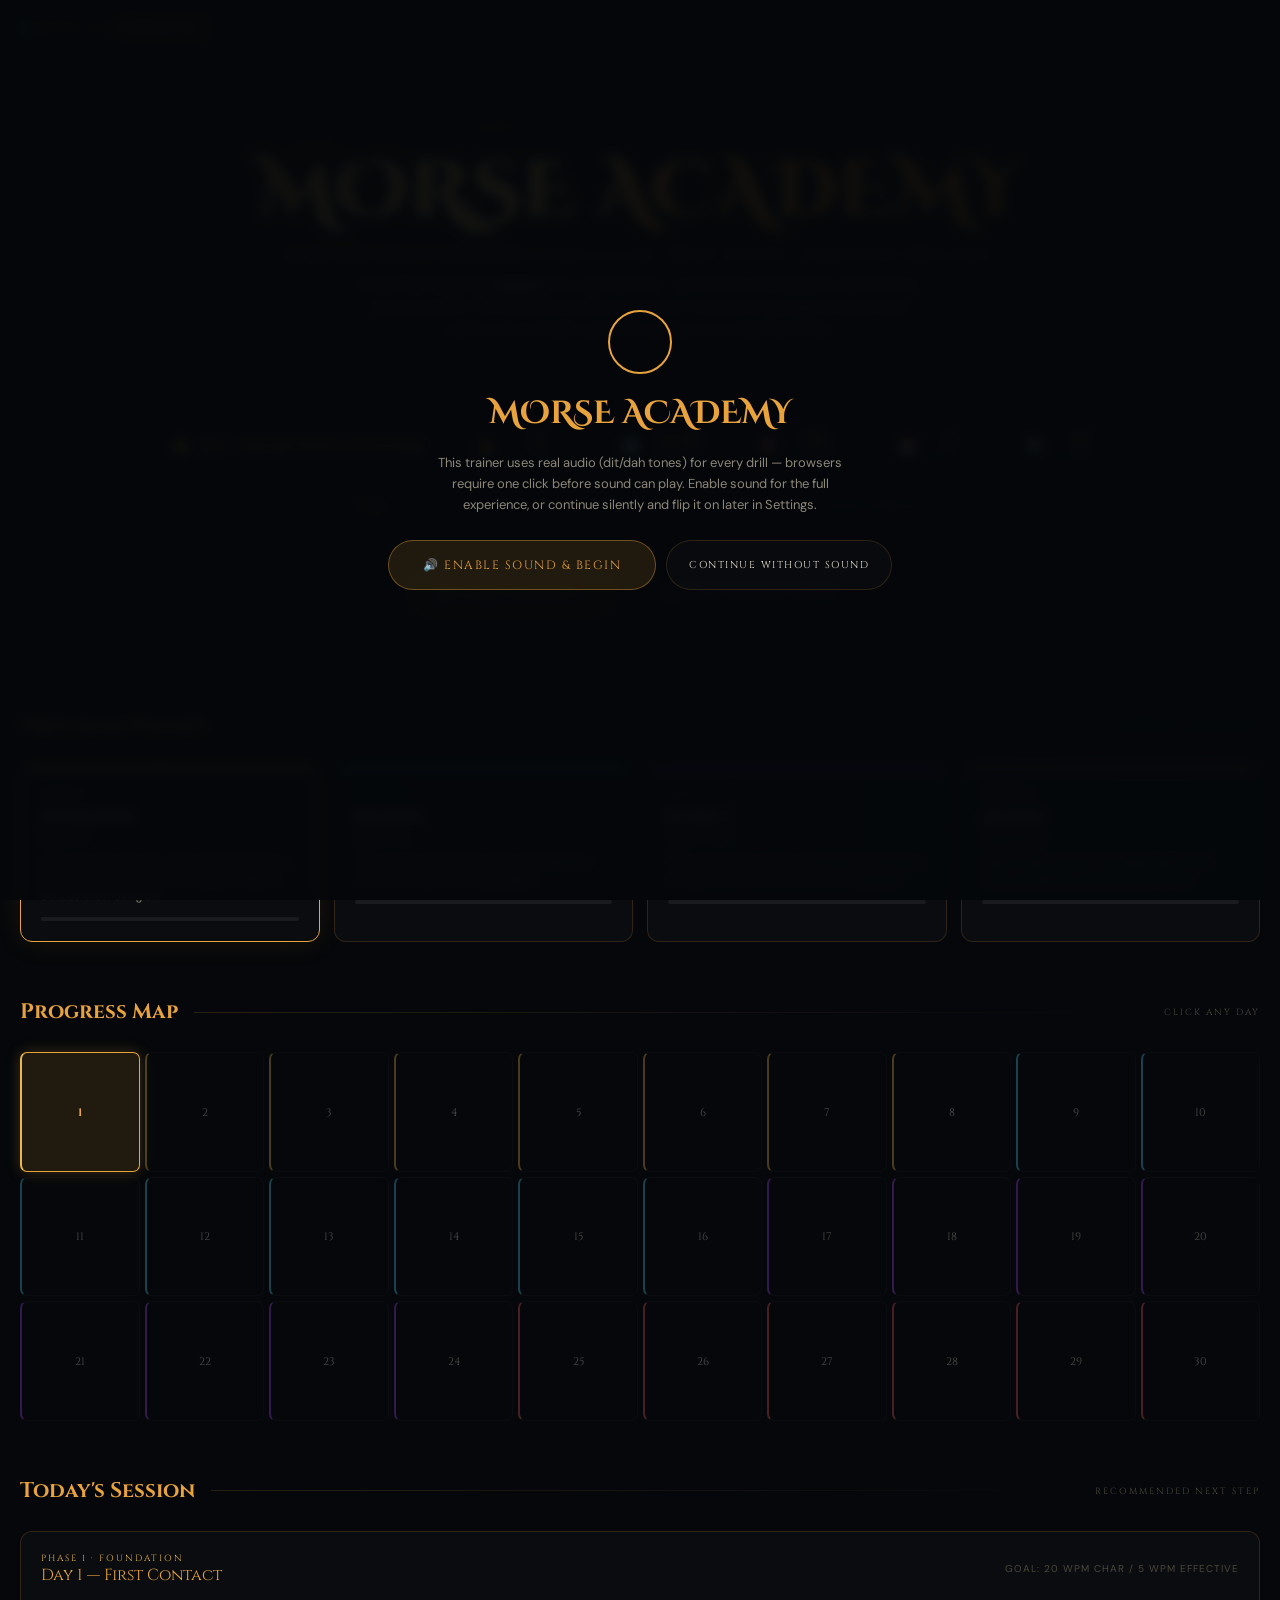
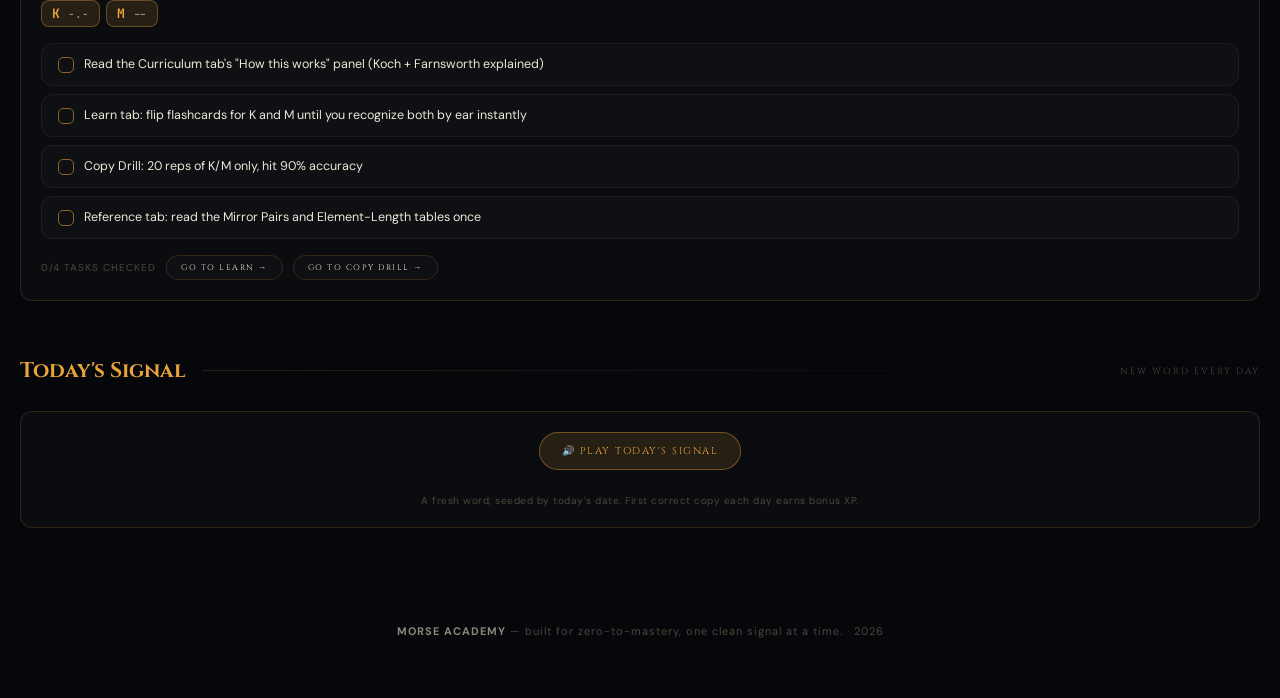
==== commit 49142b90: "Add files via upload" ====
--- a/index.html
+++ b/index.html
@@ -191,6 +191,7 @@
       <canvas class="scope-canvas" width="320" height="64"></canvas>
       <div class="drill-readout" id="copyReadout"></div>
       <div class="drill-hint" id="copyHint">Listening…</div>
+      <button class="btn small" id="copyReplayBtn">🔁 Replay Sound</button>
       <input class="drill-input" id="copyInput" type="text" autocomplete="off" autocapitalize="off" spellcheck="false" placeholder="type here"/>
       <div class="drill-tally">
         <div class="dt-item"><div class="dt-num" id="dtCorrect">0</div><div class="dt-lbl">Correct</div></div>
@@ -403,6 +404,16 @@
       </div>
     </div>
   </section>
+
+  <section>
+    <div class="sh"><div class="sh-title">Adjust Unlocked Characters</div><div class="sh-line"></div><div class="sh-tag">re-lock without losing XP</div></div>
+    <div class="card" style="max-width:560px">
+      <p class="sh-desc" style="margin:0 0 14px">Unlocked too many, too fast? Dial it back to exactly where you want without touching your XP, streak, achievements, or practice log — only character unlock state changes.</p>
+      <div class="ctrl-row"><label>Keep first N Koch characters unlocked</label><span class="ctrl-val" id="setUnlockedVal"></span></div>
+      <input type="range" id="setUnlockedCount" min="2" max="40" step="1"/>
+      <div style="margin-top:12px"><button class="btn primary small" id="btnApplyUnlockCount">Apply</button></div>
+    </div>
+  </section>
 </div>
 
 </div><!-- /wrap -->
